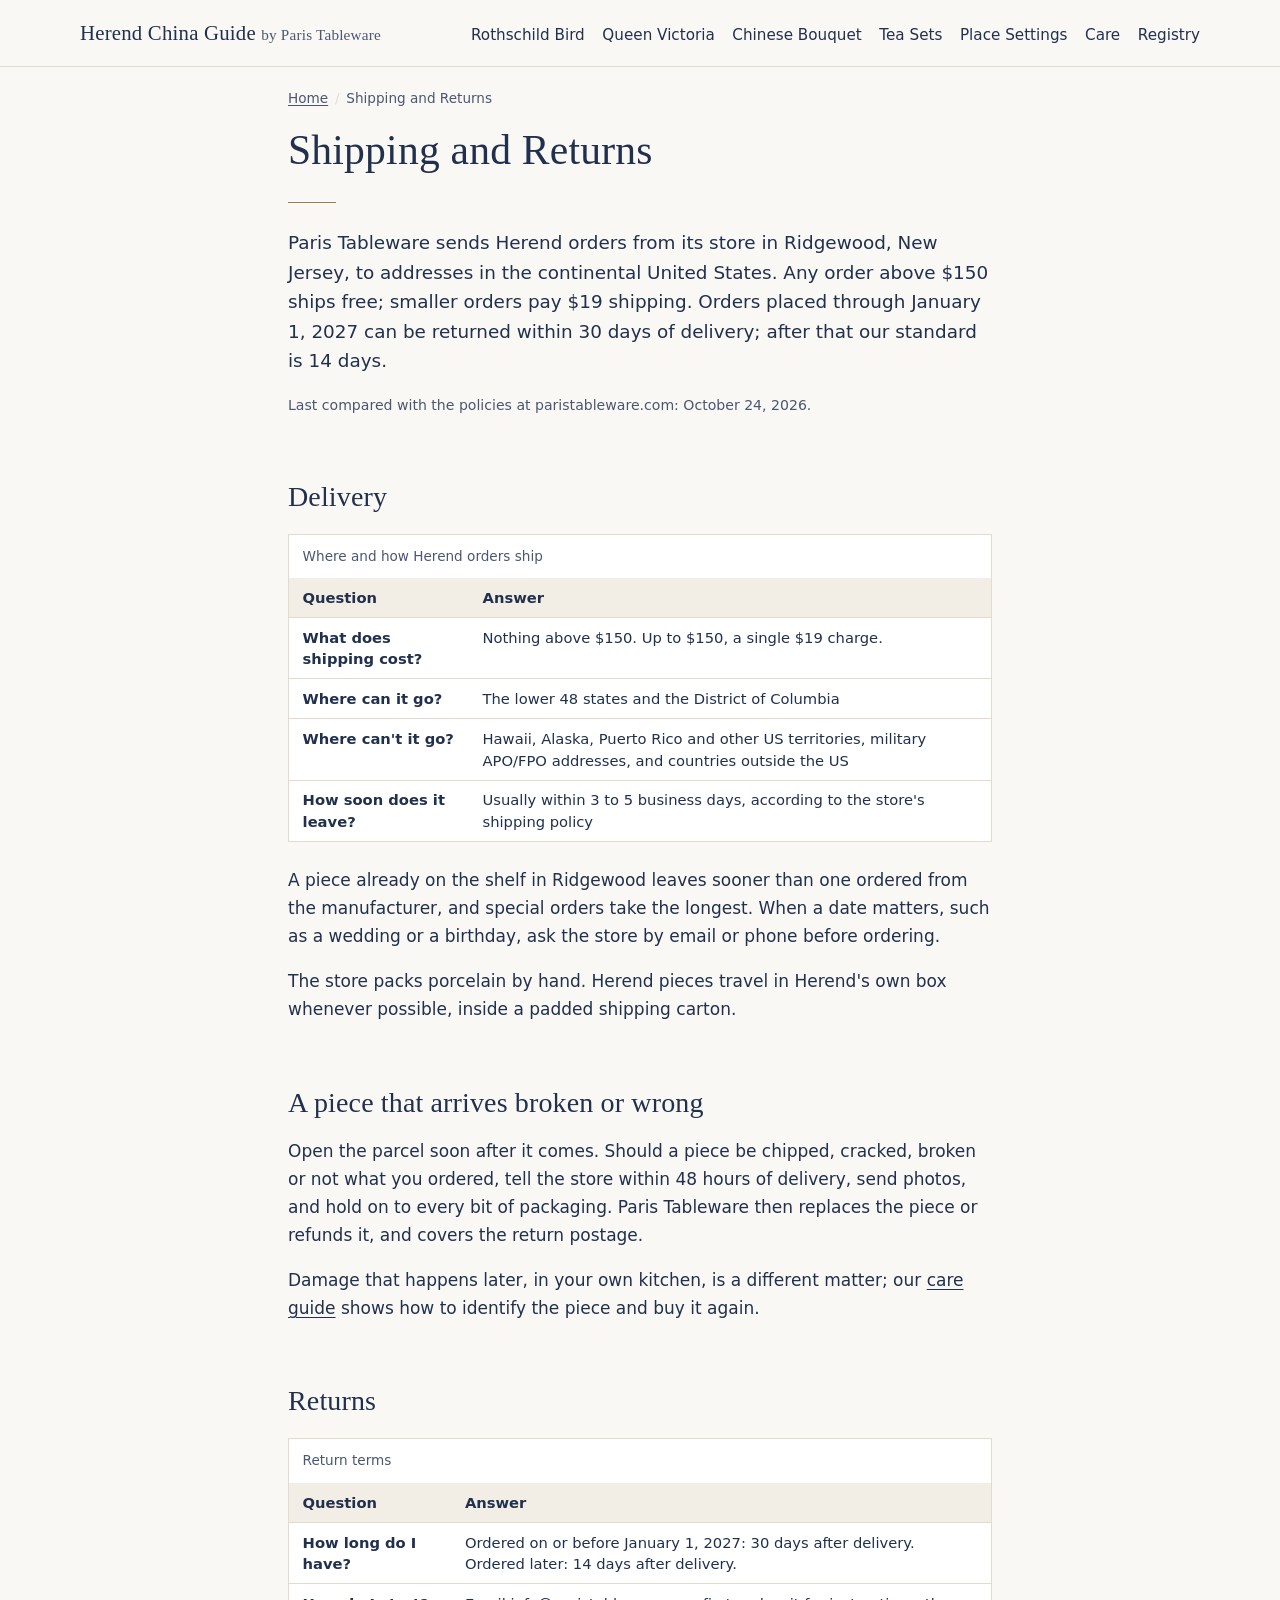
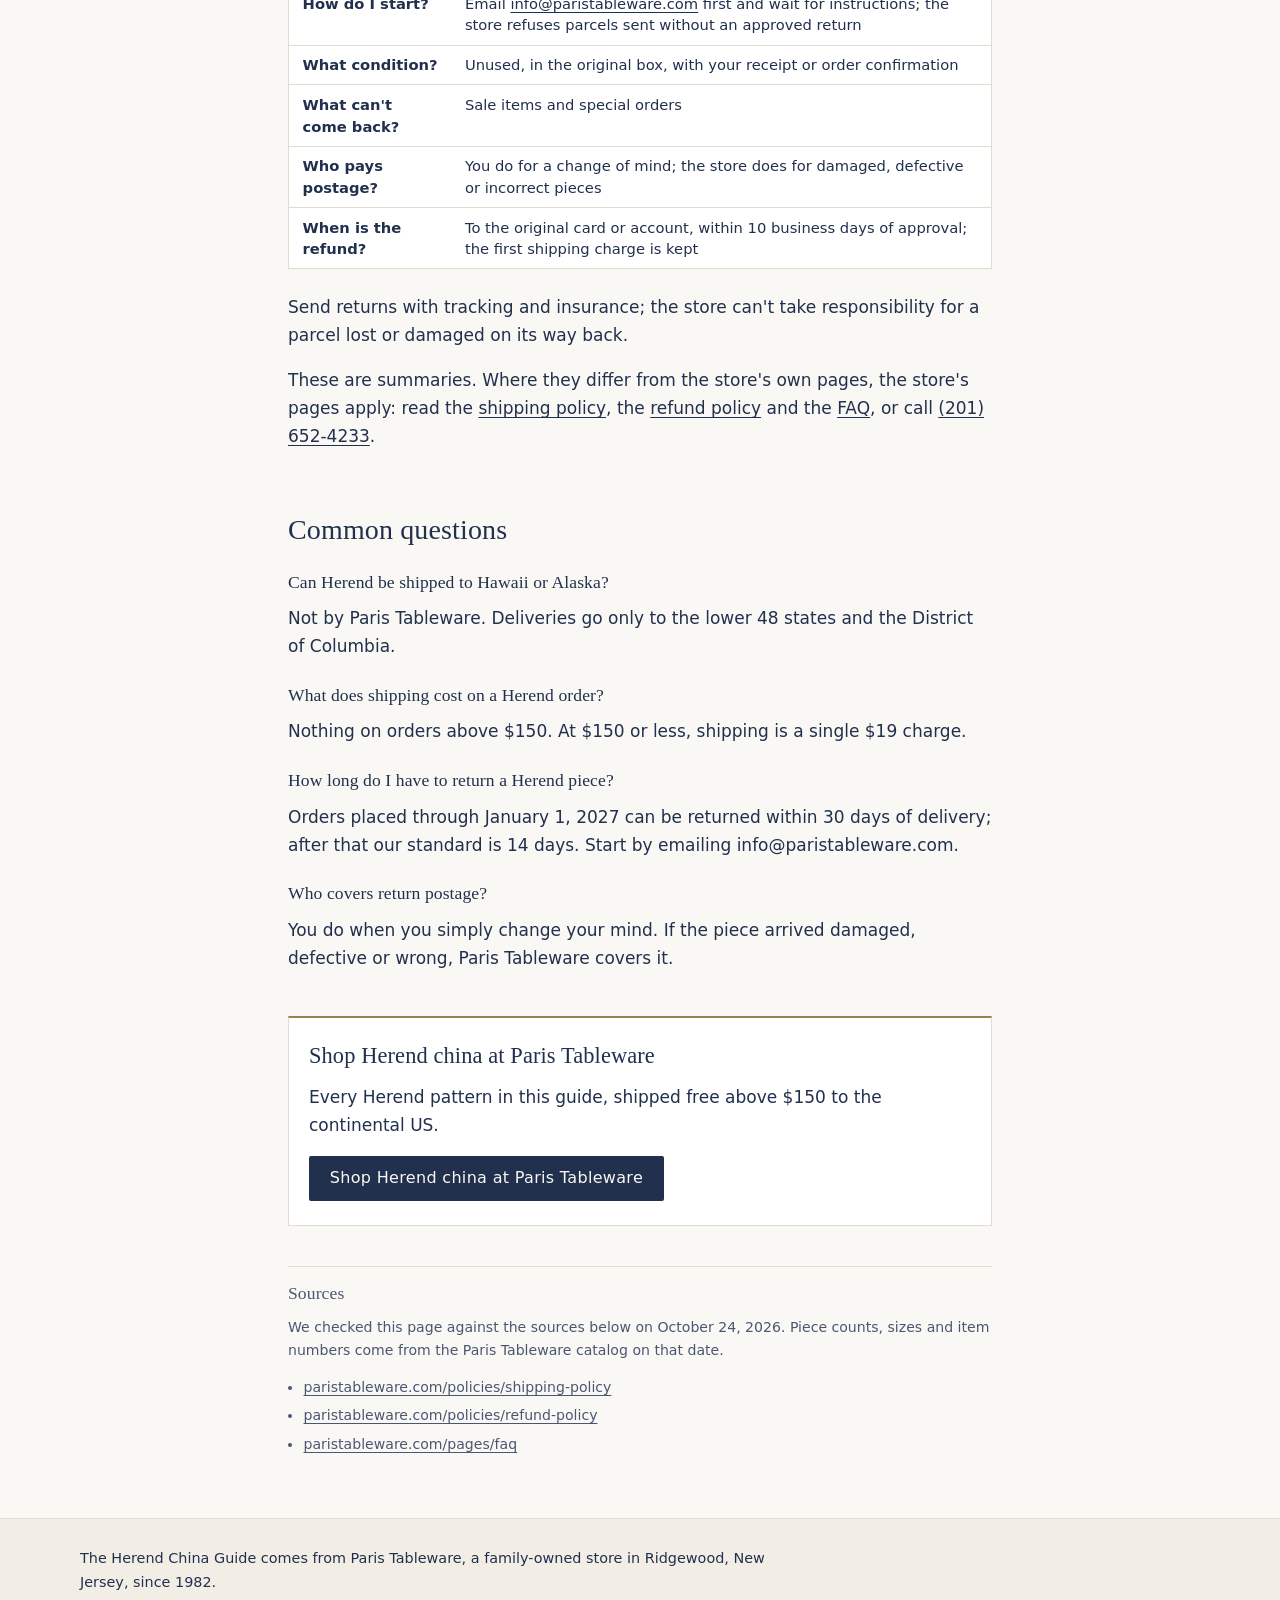
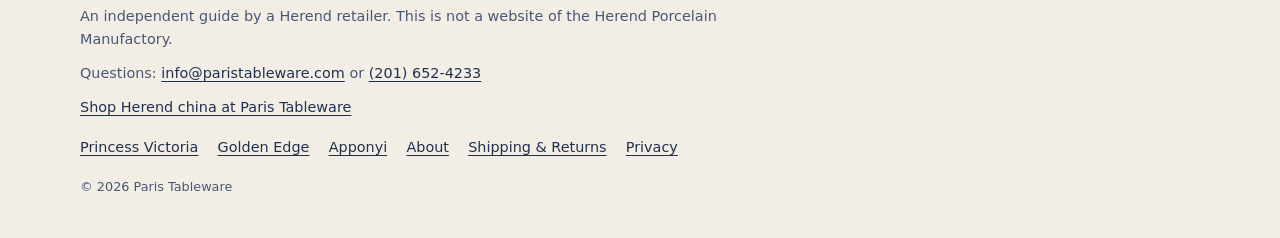
==== shipping-returns/index.html @ e28d6a90 "Publish herendchina.com (Paris Tableware Herend guide) Co-Authored-By: Claude Opus 5.5 <noreply@anth" ====
<!doctype html>
<html lang="en-US">
<head>
<meta charset="utf-8">
<meta name="viewport" content="width=device-width, initial-scale=1">
<title>Shipping and Returns for Herend China Orders</title>
<meta name="description" content="Herend orders from Paris Tableware ship free over $150 ($19 below) within the continental US. Orders placed through Jan 1, 2027 can be returned in 30 days.">
<meta name="robots" content="index, follow, max-image-preview:large">
<link rel="canonical" href="https://herendchina.com/shipping-returns/">
<link rel="icon" href="/favicon.svg" type="image/svg+xml">
<meta name="theme-color" content="#faf8f4">
<link rel="preconnect" href="https://cdn.shopify.com">
<link rel="stylesheet" href="/assets/site.css">
<meta property="og:type" content="website">
<meta property="og:site_name" content="Herend China Guide by Paris Tableware">
<meta property="og:locale" content="en_US">
<meta property="og:title" content="Shipping and Returns for Herend China Orders">
<meta property="og:description" content="Herend orders from Paris Tableware ship free over $150 ($19 below) within the continental US. Orders placed through Jan 1, 2027 can be returned in 30 days.">
<meta property="og:url" content="https://herendchina.com/shipping-returns/">
<meta property="og:image" content="https://cdn.shopify.com/s/files/1/0678/7861/7403/files/herend-rothschild-bird-salad-plate-porcelain-salad-plate-motif-1-front.jpg?v=1785965577&amp;width=800">
<meta property="og:image:width" content="800">
<meta property="og:image:height" content="800">
<meta property="og:image:alt" content="Herend Rothschild Bird Salad Plate in Motif 1: two small birds on a leafy branch with butterflies on a white plate edged in gold">
<meta name="twitter:card" content="summary_large_image">
<meta name="twitter:title" content="Shipping and Returns for Herend China Orders">
<meta name="twitter:description" content="Herend orders from Paris Tableware ship free over $150 ($19 below) within the continental US. Orders placed through Jan 1, 2027 can be returned in 30 days.">
<meta name="twitter:image" content="https://cdn.shopify.com/s/files/1/0678/7861/7403/files/herend-rothschild-bird-salad-plate-porcelain-salad-plate-motif-1-front.jpg?v=1785965577&amp;width=800">
<script type="application/ld+json">
{
 "@context": "https://schema.org",
 "@graph": [
  {
   "@type": "Organization",
   "@id": "https://paristableware.com/#org",
   "name": "Paris Tableware",
   "url": "https://paristableware.com",
   "email": "info@paristableware.com",
   "telephone": "+1-201-652-4233",
   "foundingDate": "1982",
   "logo": "https://paristableware.com/cdn/shop/files/Paris_Tableware_Logo_squared.jpg?v=1773702365",
   "address": {
    "@type": "PostalAddress",
    "addressLocality": "Ridgewood",
    "addressRegion": "NJ",
    "addressCountry": "US"
   },
   "sameAs": [
    "https://facebook.com/paristableware",
    "https://www.instagram.com/paristableware/",
    "https://www.tiktok.com/@paristableware",
    "https://www.pinterest.com/ParisTableware/",
    "https://twitter.com/ParisTableware"
   ]
  },
  {
   "@type": "WebSite",
   "@id": "https://herendchina.com/#website",
   "url": "https://herendchina.com/",
   "name": "Herend China Guide by Paris Tableware",
   "inLanguage": "en-US",
   "publisher": {
    "@id": "https://paristableware.com/#org"
   }
  },
  {
   "@type": "WebPage",
   "@id": "https://herendchina.com/shipping-returns/#webpage",
   "url": "https://herendchina.com/shipping-returns/",
   "name": "Shipping and Returns for Herend China Orders",
   "description": "Herend orders from Paris Tableware ship free over $150 ($19 below) within the continental US. Orders placed through Jan 1, 2027 can be returned in 30 days.",
   "inLanguage": "en-US",
   "isPartOf": {
    "@id": "https://herendchina.com/#website"
   },
   "breadcrumb": {
    "@id": "https://herendchina.com/shipping-returns/#breadcrumb"
   },
   "datePublished": "2026-10-24",
   "dateModified": "2026-10-24"
  },
  {
   "@type": "BreadcrumbList",
   "@id": "https://herendchina.com/shipping-returns/#breadcrumb",
   "itemListElement": [
    {
     "@type": "ListItem",
     "position": 1,
     "name": "Home",
     "item": "https://herendchina.com/"
    },
    {
     "@type": "ListItem",
     "position": 2,
     "name": "Shipping and Returns",
     "item": "https://herendchina.com/shipping-returns/"
    }
   ]
  },
  {
   "@type": "FAQPage",
   "@id": "https://herendchina.com/shipping-returns/#faq",
   "isPartOf": {
    "@id": "https://herendchina.com/shipping-returns/#webpage"
   },
   "mainEntity": [
    {
     "@type": "Question",
     "name": "Can Herend be shipped to Hawaii or Alaska?",
     "acceptedAnswer": {
      "@type": "Answer",
      "text": "Not by Paris Tableware. Deliveries go only to the lower 48 states and the District of Columbia."
     }
    },
    {
     "@type": "Question",
     "name": "What does shipping cost on a Herend order?",
     "acceptedAnswer": {
      "@type": "Answer",
      "text": "Nothing on orders above $150. At $150 or less, shipping is a single $19 charge."
     }
    },
    {
     "@type": "Question",
     "name": "How long do I have to return a Herend piece?",
     "acceptedAnswer": {
      "@type": "Answer",
      "text": "Orders placed through January 1, 2027 can be returned within 30 days of delivery; after that our standard is 14 days. Start by emailing info@paristableware.com."
     }
    },
    {
     "@type": "Question",
     "name": "Who covers return postage?",
     "acceptedAnswer": {
      "@type": "Answer",
      "text": "You do when you simply change your mind. If the piece arrived damaged, defective or wrong, Paris Tableware covers it."
     }
    }
   ]
  }
 ]
}
</script>
<script src="/assets/analytics.js" defer></script>
</head>
<body>
<a class="skip-link" href="#main">Skip to content</a>
<header class="site-header">
<div class="wrap">
<a class="site-name" href="/">Herend China Guide <span>by Paris Tableware</span></a>
<nav class="site-nav" aria-label="Main">
<ul>
<li><a href="/rothschild-bird/">Rothschild Bird</a></li>
<li><a href="/queen-victoria/">Queen Victoria</a></li>
<li><a href="/chinese-bouquet/">Chinese Bouquet</a></li>
<li><a href="/tea-sets/">Tea Sets</a></li>
<li><a href="/place-settings/">Place Settings</a></li>
<li><a href="/care/">Care</a></li>
<li><a href="/wedding-registry/">Registry</a></li>
</ul>
</nav>
</div>
</header>
<main id="main">
<div class="page">
<nav class="breadcrumb" aria-label="Breadcrumb">
<ol>
<li><a href="/">Home</a></li>
<li aria-current="page">Shipping and Returns</li>
</ol>
</nav>
<h1>Shipping and Returns</h1>
<p class="answer">Paris Tableware sends Herend orders from its store in Ridgewood, New Jersey, to addresses in the continental United States. Any order above $150 ships free; smaller orders pay $19 shipping. Orders placed through January 1, 2027 can be returned within 30 days of delivery; after that our standard is 14 days.</p>
<p class="updated">Last compared with the policies at paristableware.com: <time datetime="2026-10-24">October 24, 2026</time>.</p>

<section>
<h2>Delivery</h2>
<div class="table-wrap" tabindex="0"><table>
<caption>Where and how Herend orders ship</caption>
<thead><tr><th scope="col">Question</th><th scope="col">Answer</th></tr></thead>
<tbody>
<tr><th scope="row">What does shipping cost?</th><td>Nothing above $150. Up to $150, a single $19 charge.</td></tr>
<tr><th scope="row">Where can it go?</th><td>The lower 48 states and the District of Columbia</td></tr>
<tr><th scope="row">Where can't it go?</th><td>Hawaii, Alaska, Puerto Rico and other US territories, military APO/FPO addresses, and countries outside the US</td></tr>
<tr><th scope="row">How soon does it leave?</th><td>Usually within 3 to 5 business days, according to the store's shipping policy</td></tr>
</tbody>
</table></div>
<p>A piece already on the shelf in Ridgewood leaves sooner than one ordered from the manufacturer, and special orders take the longest. When a date matters, such as a wedding or a birthday, ask the store by email or phone before ordering.</p>
<p>The store packs porcelain by hand. Herend pieces travel in Herend's own box whenever possible, inside a padded shipping carton.</p>
</section>

<section>
<h2>A piece that arrives broken or wrong</h2>
<p>Open the parcel soon after it comes. Should a piece be chipped, cracked, broken or not what you ordered, tell the store within 48 hours of delivery, send photos, and hold on to every bit of packaging. Paris Tableware then replaces the piece or refunds it, and covers the return postage.</p>
<p>Damage that happens later, in your own kitchen, is a different matter; our <a href="/care/">care guide</a> shows how to identify the piece and buy it again.</p>
</section>

<section>
<h2>Returns</h2>
<div class="table-wrap" tabindex="0"><table>
<caption>Return terms</caption>
<thead><tr><th scope="col">Question</th><th scope="col">Answer</th></tr></thead>
<tbody>
<tr><th scope="row">How long do I have?</th><td>Ordered on or before January 1, 2027: 30 days after delivery. Ordered later: 14 days after delivery.</td></tr>
<tr><th scope="row">How do I start?</th><td>Email <a href="mailto:info@paristableware.com">info@paristableware.com</a> first and wait for instructions; the store refuses parcels sent without an approved return</td></tr>
<tr><th scope="row">What condition?</th><td>Unused, in the original box, with your receipt or order confirmation</td></tr>
<tr><th scope="row">What can't come back?</th><td>Sale items and special orders</td></tr>
<tr><th scope="row">Who pays postage?</th><td>You do for a change of mind; the store does for damaged, defective or incorrect pieces</td></tr>
<tr><th scope="row">When is the refund?</th><td>To the original card or account, within 10 business days of approval; the first shipping charge is kept</td></tr>
</tbody>
</table></div>
<p>Send returns with tracking and insurance; the store can't take responsibility for a parcel lost or damaged on its way back.</p>
<p>These are summaries. Where they differ from the store's own pages, the store's pages apply: read the <a href="https://paristableware.com/policies/shipping-policy?utm_source=herendchina.com&amp;utm_medium=referral&amp;utm_campaign=shipping-returns" data-link-type="in_context">shipping policy</a>, the <a href="https://paristableware.com/policies/refund-policy?utm_source=herendchina.com&amp;utm_medium=referral&amp;utm_campaign=shipping-returns" data-link-type="in_context">refund policy</a> and the <a href="https://paristableware.com/pages/faq?utm_source=herendchina.com&amp;utm_medium=referral&amp;utm_campaign=shipping-returns" data-link-type="in_context">FAQ</a>, or call <a href="tel:+12016524233">(201) 652-4233</a>.</p>
</section>

<section class="faq" aria-labelledby="faq-heading">
<h2 id="faq-heading">Common questions</h2>
<h3>Can Herend be shipped to Hawaii or Alaska?</h3>
<p>Not by Paris Tableware. Deliveries go only to the lower 48 states and the District of Columbia.</p>
<h3>What does shipping cost on a Herend order?</h3>
<p>Nothing on orders above $150. At $150 or less, shipping is a single $19 charge.</p>
<h3>How long do I have to return a Herend piece?</h3>
<p>Orders placed through January 1, 2027 can be returned within 30 days of delivery; after that our standard is 14 days. Start by emailing info@paristableware.com.</p>
<h3>Who covers return postage?</h3>
<p>You do when you simply change your mind. If the piece arrived damaged, defective or wrong, Paris Tableware covers it.</p>
</section>
<aside class="shop-cta" aria-labelledby="shop-cta-heading"><h2 id="shop-cta-heading">Shop Herend china at Paris Tableware</h2><p>Every Herend pattern in this guide, shipped free above $150 to the continental US.</p><p><a class="button" href="https://paristableware.com/collections/herend-dinnerware?utm_source=herendchina.com&amp;utm_medium=referral&amp;utm_campaign=shipping-returns" data-link-type="cta">Shop Herend china at Paris Tableware</a></p></aside>
<section class="sources" aria-labelledby="sources-heading">
<h2 id="sources-heading">Sources</h2>
<p>We checked this page against the sources below on October 24, 2026. Piece counts, sizes and item numbers come from the Paris Tableware catalog on that date.</p>
<ul>
<li><a href="https://paristableware.com/policies/shipping-policy?utm_source=herendchina.com&amp;utm_medium=referral&amp;utm_campaign=shipping-returns" data-link-type="source">paristableware.com/policies/shipping-policy</a></li>
<li><a href="https://paristableware.com/policies/refund-policy?utm_source=herendchina.com&amp;utm_medium=referral&amp;utm_campaign=shipping-returns" data-link-type="source">paristableware.com/policies/refund-policy</a></li>
<li><a href="https://paristableware.com/pages/faq?utm_source=herendchina.com&amp;utm_medium=referral&amp;utm_campaign=shipping-returns" data-link-type="source">paristableware.com/pages/faq</a></li>
</ul>
</section>
</div>
</main>
<footer class="site-footer">
<div class="wrap">
<p class="footer-owner">The Herend China Guide comes from Paris Tableware, a family-owned store in Ridgewood, New Jersey, since 1982.</p>
<p>An independent guide by a Herend retailer. This is not a website of the Herend Porcelain Manufactory.</p>
<p>Questions: <a href="mailto:info@paristableware.com">info@paristableware.com</a> or <a href="tel:+12016524233">(201) 652-4233</a></p>
<p><a href="https://paristableware.com/collections/herend-dinnerware?utm_source=herendchina.com&amp;utm_medium=referral&amp;utm_campaign=shipping-returns" data-link-type="footer">Shop Herend china at Paris Tableware</a></p>
<nav class="footer-nav" aria-label="Footer">
<ul>
<li><a href="/princess-victoria/">Princess Victoria</a></li>
<li><a href="/golden-edge/">Golden Edge</a></li>
<li><a href="/apponyi/">Apponyi</a></li>
<li><a href="/about/">About</a></li>
<li><a href="/shipping-returns/">Shipping &amp; Returns</a></li>
<li><a href="/privacy/">Privacy</a></li>
</ul>
</nav>
<p class="copyright">&copy; 2026 Paris Tableware</p>
</div>
</footer>
</body>
</html>
---- assets/site.css ----
/* Herend China Guide by Paris Tableware (herendchina.com) - one stylesheet for every page.
   Calm, quiet layout: navy text on warm off-white, serif headings, mobile first. */

:root {
  --ink: #21304D;          /* navy text */
  --ink-soft: #4a5672;     /* secondary text */
  --paper: #faf8f4;        /* warm off-white background */
  --paper-deep: #f2eee6;   /* panels, table headers */
  --line: #e2dccf;         /* hairlines */
  --gold: #9c7f4e;         /* thin decorative rules only */
  --gutter: 16px;
  --measure: 44rem;        /* comfortable reading width */
  --serif: "Iowan Old Style", "Palatino Linotype", Palatino, "Book Antiqua", Georgia, "Times New Roman", serif;
  --sans: system-ui, -apple-system, "Segoe UI", Roboto, "Helvetica Neue", Arial, sans-serif;
  color-scheme: light;
}

*, *::before, *::after { box-sizing: border-box; }

html { -webkit-text-size-adjust: 100%; text-size-adjust: 100%; }

body {
  margin: 0;
  background: var(--paper);
  color: var(--ink);
  font-family: var(--sans);
  font-size: 1.0625rem;
  line-height: 1.65;
  overflow-wrap: break-word;
}

img { max-width: 100%; height: auto; display: block; }

a { color: var(--ink); text-decoration-thickness: 1px; text-underline-offset: 0.18em; }
a:hover { text-decoration-thickness: 2px; }
a:focus-visible, .table-wrap:focus-visible { outline: 2px solid var(--gold); outline-offset: 3px; border-radius: 2px; }

h1, h2, h3 { font-family: var(--serif); font-weight: 500; line-height: 1.25; letter-spacing: 0.005em; margin: 0 0 0.6em; }
h1 { font-size: clamp(1.9rem, 6vw, 2.6rem); margin-top: 0.2em; }
h2 { font-size: clamp(1.4rem, 4.2vw, 1.75rem); margin-top: 2.2em; }
h3 { font-size: 1.2rem; margin-top: 1.6em; }
p, ul, ol { margin: 0 0 1em; }
ul, ol { padding-left: 1.3em; }
li { margin-bottom: 0.35em; }
strong { font-weight: 600; }
code { font-family: ui-monospace, SFMono-Regular, Menlo, Consolas, monospace; font-size: 0.88em; background: var(--paper-deep); padding: 0.05em 0.3em; border-radius: 3px; overflow-wrap: anywhere; }

.wrap { width: 100%; max-width: 72rem; margin: 0 auto; padding: 0 var(--gutter); }

/* Skip link */
.skip-link { position: absolute; left: -999px; top: 0; background: var(--ink); color: var(--paper); padding: 0.5em 1em; z-index: 10; }
.skip-link:focus { left: var(--gutter); top: var(--gutter); }

/* Header */
.site-header { border-bottom: 1px solid var(--line); background: var(--paper); }
.site-header .wrap { display: flex; flex-direction: column; gap: 0.5rem; padding-top: 1rem; padding-bottom: 0.75rem; }
.site-name { font-family: var(--serif); font-size: 1.3rem; text-decoration: none; letter-spacing: 0.01em; }
.site-name span { color: var(--ink-soft); font-size: 0.95rem; }
.site-nav ul { list-style: none; margin: 0; padding: 0; display: flex; flex-wrap: wrap; gap: 0.15rem 1.1rem; }
.site-nav li { margin: 0; }
.site-nav a { display: inline-block; padding: 0.3rem 0; font-size: 0.95rem; text-decoration: none; border-bottom: 1px solid transparent; }
.site-nav a:hover { border-bottom-color: var(--ink); }
.site-nav a[aria-current="page"], .site-nav a.in-section { border-bottom-color: var(--gold); }

@media (min-width: 900px) {
  .site-header .wrap { flex-direction: row; align-items: baseline; justify-content: space-between; gap: 2rem; }
}

/* Main column */
main { display: block; padding: 0 var(--gutter) 3rem; }
.page { max-width: var(--measure); margin: 0 auto; }

.breadcrumb { margin: 1.25rem 0 0; font-size: 0.85rem; color: var(--ink-soft); }
.breadcrumb ol { list-style: none; margin: 0; padding: 0; display: flex; flex-wrap: wrap; }
.breadcrumb li { margin: 0; }
.breadcrumb li + li::before { content: "/"; margin: 0 0.5em; color: var(--line); }
.breadcrumb a { color: var(--ink-soft); }

.page > h1:first-child, .breadcrumb + h1 { margin-top: 1rem; }
.page > h1:first-child { margin-top: 2rem; }
.page h1::after { content: ""; display: block; width: 3rem; height: 1px; background: var(--gold); margin-top: 0.6em; }

.lede, .answer { font-size: 1.15rem; line-height: 1.6; }
.updated, .last-updated, .last-reviewed, .byline, .source { font-size: 0.88rem; color: var(--ink-soft); }

/* Figures and galleries */
figure { margin: 1.75rem 0; }
figure img { width: 100%; max-width: 30rem; background: #fff; border: 1px solid var(--line); }
figcaption { font-size: 0.88rem; color: var(--ink-soft); margin-top: 0.5rem; max-width: 30rem; }
.hero-image img { max-width: 34rem; }

.gallery { display: grid; grid-template-columns: repeat(2, minmax(0, 1fr)); gap: 1rem; margin: 1.75rem 0; }
.gallery figure { margin: 0; }
.gallery figure img, .gallery figcaption { max-width: none; }
@media (min-width: 700px) { .gallery { grid-template-columns: repeat(3, minmax(0, 1fr)); } }
/* A gallery of exactly 4 photos stays 2 x 2, so no photo sits alone on a second row */
@media (min-width: 700px) { .gallery:has(> figure:nth-child(4):last-child) { grid-template-columns: repeat(2, minmax(0, 1fr)); } }
/* A gallery of exactly 2 photos fills the column width instead of leaving an empty third slot */
@media (min-width: 700px) { .gallery:has(> figure:nth-child(2):last-child) { grid-template-columns: repeat(2, minmax(0, 1fr)); } }

/* Start-here cards on the home page */
.cards { list-style: none; padding: 0; margin: 1.25rem 0; display: grid; grid-template-columns: 1fr; gap: 0.9rem; }
.cards li { margin: 0; background: #fff; border: 1px solid var(--line); padding: 1rem 1.1rem; }
.cards h3 { margin: 0 0 0.35rem; font-size: 1.15rem; }
.cards p { margin: 0; font-size: 0.95rem; color: var(--ink-soft); }
@media (min-width: 640px) { .cards { grid-template-columns: repeat(2, minmax(0, 1fr)); } }

/* Tables scroll inside their own box on small screens, never the page */
.table-wrap { max-width: 100%; overflow-x: auto; -webkit-overflow-scrolling: touch; margin: 1.25rem 0 1.5rem; border: 1px solid var(--line); background: #fff; }
table { border-collapse: collapse; width: 100%; font-size: 0.92rem; line-height: 1.45; }
.table-wrap table { min-width: 32rem; }
/* 2- and 3-column tables fit a phone screen; only 4+ columns scroll sideways */
.table-wrap table:not(:has(tr > :nth-child(4))) { min-width: 0; }
caption { caption-side: top; text-align: left; padding: 0.75rem 0.85rem; font-size: 0.85rem; color: var(--ink-soft); }
th, td { text-align: left; vertical-align: top; padding: 0.55rem 0.85rem; border-top: 1px solid var(--line); }
thead th, thead td { background: var(--paper-deep); font-weight: 600; border-top: 0; }
tbody th { font-weight: 600; }

/* The one "Shop at Paris Tableware" block per page */
.shop-cta { margin: 2.75rem 0 2rem; padding: 1.5rem 1.25rem; background: #fff; border: 1px solid var(--line); border-top: 2px solid var(--gold); }
.shop-cta h2 { margin-top: 0; font-size: 1.4rem; }
.shop-cta p:last-child { margin-bottom: 0; }
.shop-cta .button, .shop-cta-button, .shop-cta__button, .cta-button {
  display: inline-block; background: var(--ink); color: var(--paper); text-decoration: none;
  padding: 0.75rem 1.3rem; font-size: 1rem; letter-spacing: 0.02em; border-radius: 2px; line-height: 1.3;
}
.shop-cta .button:hover, .shop-cta-button:hover, .shop-cta__button:hover, .cta-button:hover { background: #2c3e63; }

/* FAQ and sources */
.faq h3 { font-size: 1.1rem; margin-top: 1.4em; }
.sources { margin-top: 2.5rem; padding-top: 1rem; border-top: 1px solid var(--line); font-size: 0.88rem; color: var(--ink-soft); }
.sources h2 { font-size: 1.1rem; margin-top: 0; }
.sources ul { padding-left: 1.1em; }
.sources a { color: var(--ink-soft); overflow-wrap: anywhere; }

/* Footer */
.site-footer { border-top: 1px solid var(--line); background: var(--paper-deep); font-size: 0.9rem; color: var(--ink-soft); }
.site-footer .wrap { padding-top: 1.75rem; padding-bottom: 2rem; }
.site-footer p { margin: 0 0 0.7em; max-width: var(--measure); }
.site-footer .footer-owner { color: var(--ink); }
.site-footer a { color: var(--ink); }
.footer-nav ul { list-style: none; margin: 1rem 0; padding: 0; display: flex; flex-wrap: wrap; gap: 0.3rem 1.2rem; }
.footer-nav li { margin: 0; }
.copyright { font-size: 0.8rem; }

/* Pattern cards with a photo (home page) */
.cards--photo li { display: grid; grid-template-columns: 72px minmax(0, 1fr); gap: 0.9rem; align-items: start; }
.cards--photo img { width: 72px; height: 72px; border: 1px solid var(--line); background: #fff; }
.cards--photo h3 a { text-decoration: none; }
.cards--photo h3 a:hover { text-decoration: underline; }

.note { font-size: 0.92rem; color: var(--ink-soft); border-left: 2px solid var(--gold); padding-left: 0.8rem; }

/* 404 */
.not-found ul { padding-left: 1.2em; }

@media print {
  .site-nav, .skip-link, .shop-cta .button, .shop-cta-button, .shop-cta__button, .cta-button { display: none; }
  body { background: #fff; }
}
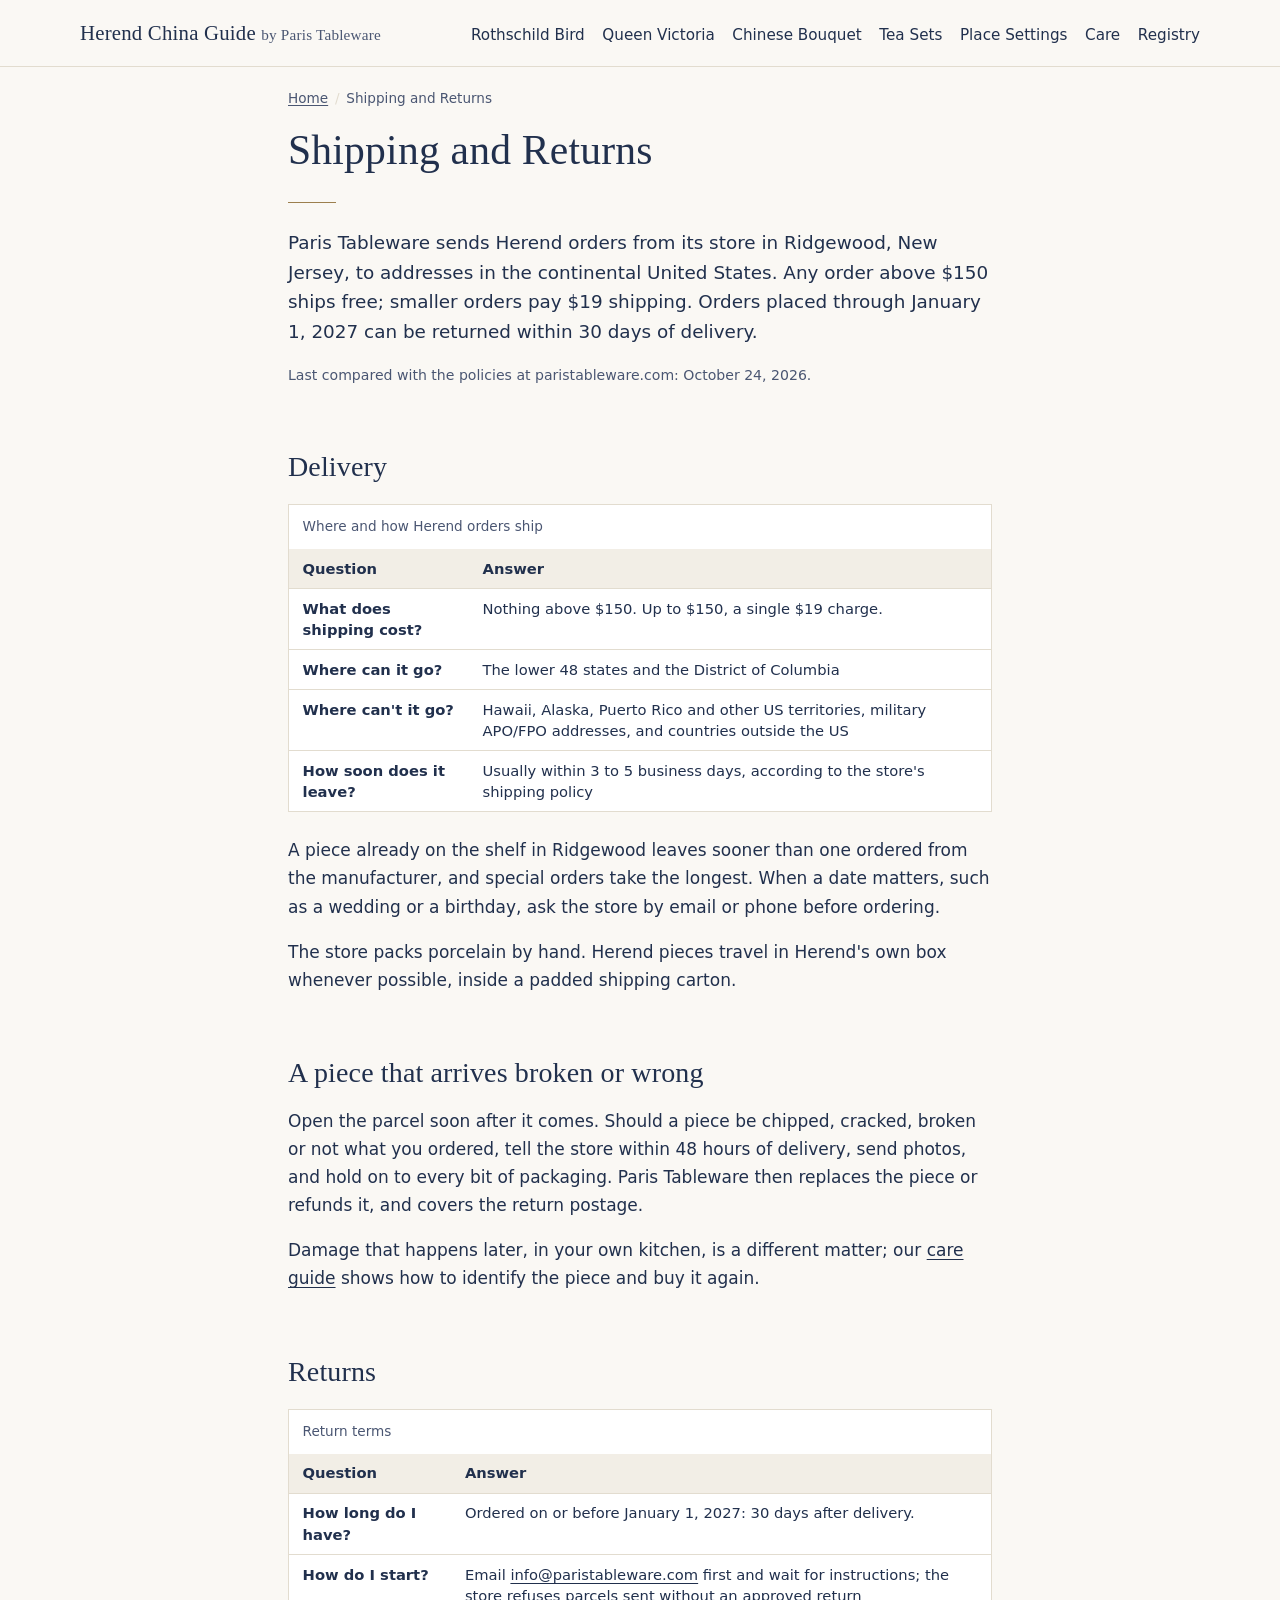
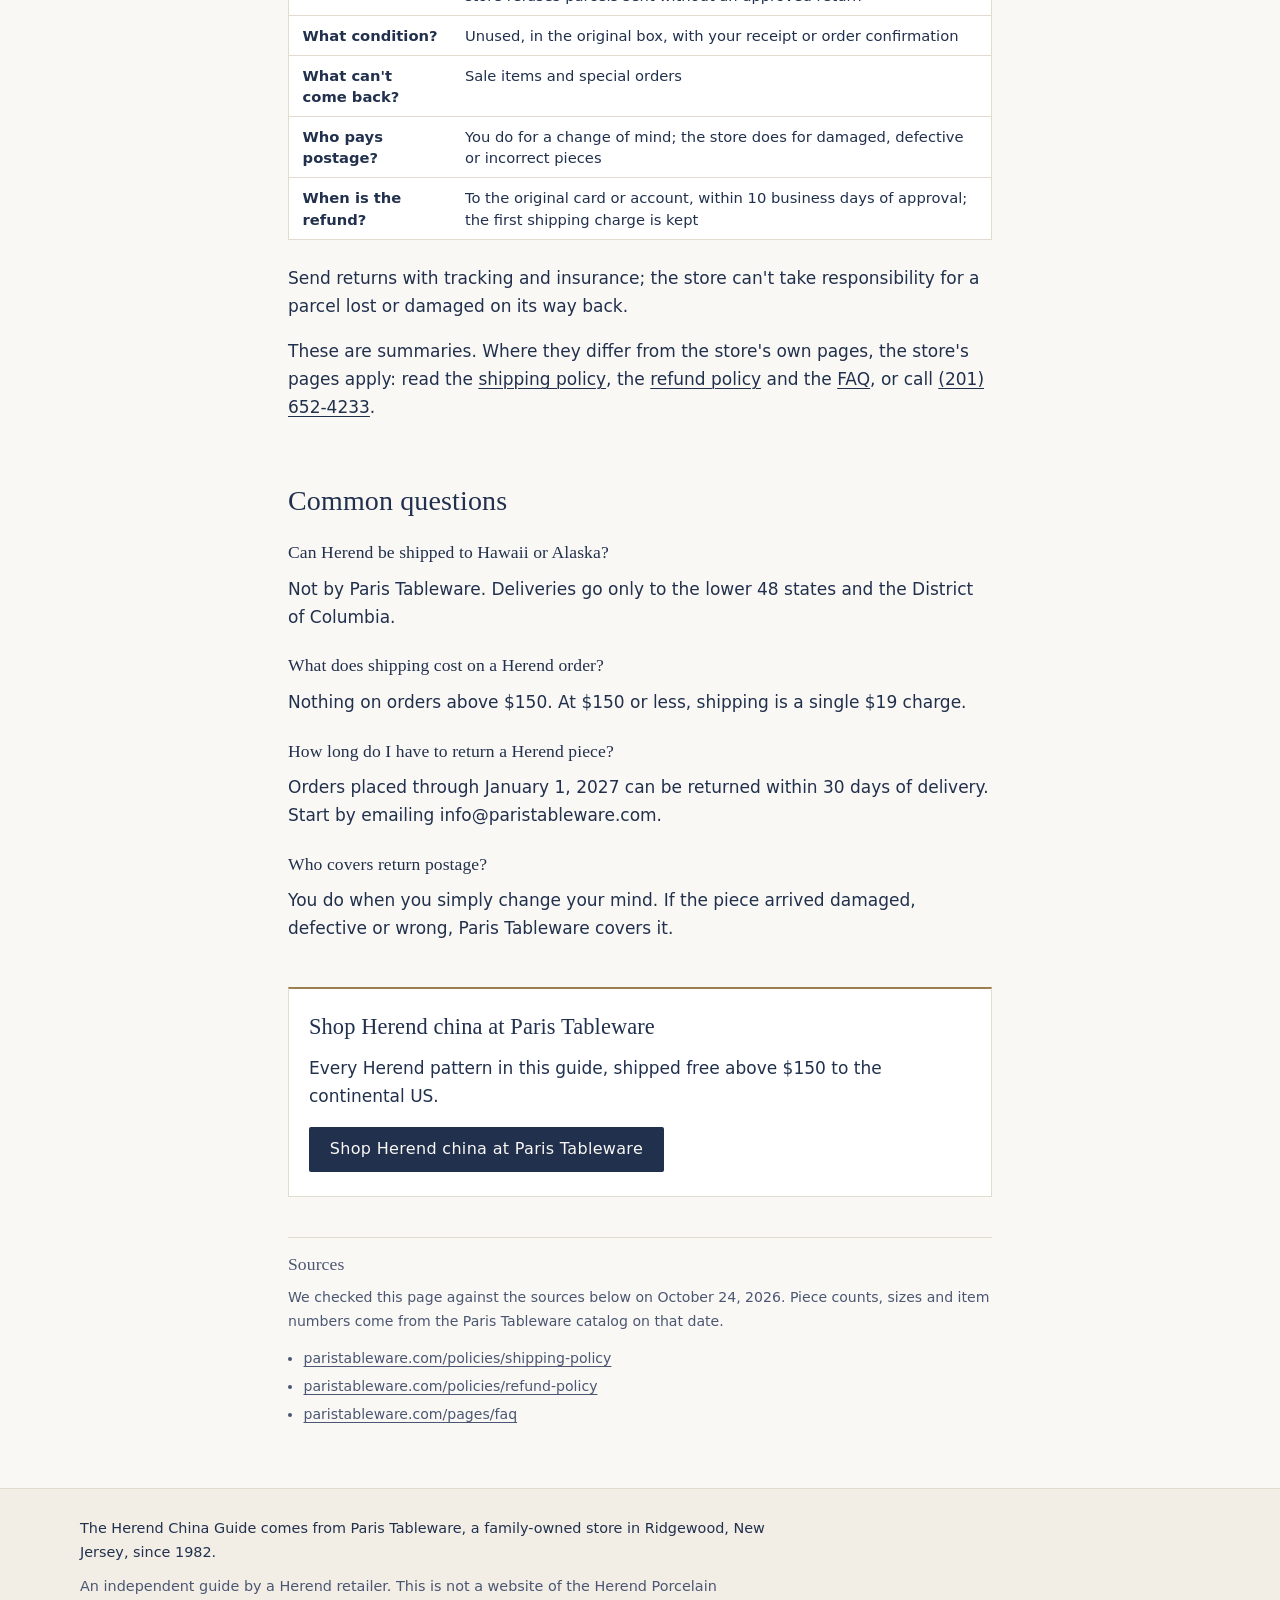
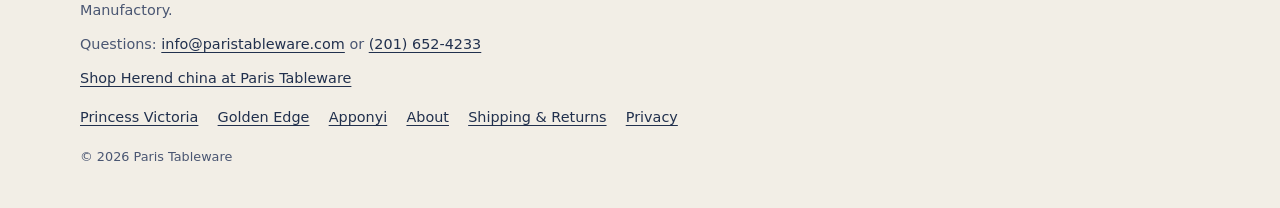
==== commit 78c1f68c: "Publish herendchina.com (Paris Tableware Herend guide) Co-Authored-By: Claude Opus 5.5 <noreply@anth" ====
--- a/shipping-returns/index.html
+++ b/shipping-returns/index.html
@@ -124,7 +124,7 @@
      "name": "How long do I have to return a Herend piece?",
      "acceptedAnswer": {
       "@type": "Answer",
-      "text": "Orders placed through January 1, 2027 can be returned within 30 days of delivery; after that our standard is 14 days. Start by emailing info@paristableware.com."
+      "text": "Orders placed through January 1, 2027 can be returned within 30 days of delivery. Start by emailing info@paristableware.com."
      }
     },
     {
@@ -169,7 +169,7 @@
 </ol>
 </nav>
 <h1>Shipping and Returns</h1>
-<p class="answer">Paris Tableware sends Herend orders from its store in Ridgewood, New Jersey, to addresses in the continental United States. Any order above $150 ships free; smaller orders pay $19 shipping. Orders placed through January 1, 2027 can be returned within 30 days of delivery; after that our standard is 14 days.</p>
+<p class="answer">Paris Tableware sends Herend orders from its store in Ridgewood, New Jersey, to addresses in the continental United States. Any order above $150 ships free; smaller orders pay $19 shipping. Orders placed through January 1, 2027 can be returned within 30 days of delivery.</p>
 <p class="updated">Last compared with the policies at paristableware.com: <time datetime="2026-10-24">October 24, 2026</time>.</p>
 
 <section>
@@ -200,7 +200,7 @@
 <caption>Return terms</caption>
 <thead><tr><th scope="col">Question</th><th scope="col">Answer</th></tr></thead>
 <tbody>
-<tr><th scope="row">How long do I have?</th><td>Ordered on or before January 1, 2027: 30 days after delivery. Ordered later: 14 days after delivery.</td></tr>
+<tr><th scope="row">How long do I have?</th><td>Ordered on or before January 1, 2027: 30 days after delivery.</td></tr>
 <tr><th scope="row">How do I start?</th><td>Email <a href="mailto:info@paristableware.com">info@paristableware.com</a> first and wait for instructions; the store refuses parcels sent without an approved return</td></tr>
 <tr><th scope="row">What condition?</th><td>Unused, in the original box, with your receipt or order confirmation</td></tr>
 <tr><th scope="row">What can't come back?</th><td>Sale items and special orders</td></tr>
@@ -219,7 +219,7 @@
 <h3>What does shipping cost on a Herend order?</h3>
 <p>Nothing on orders above $150. At $150 or less, shipping is a single $19 charge.</p>
 <h3>How long do I have to return a Herend piece?</h3>
-<p>Orders placed through January 1, 2027 can be returned within 30 days of delivery; after that our standard is 14 days. Start by emailing info@paristableware.com.</p>
+<p>Orders placed through January 1, 2027 can be returned within 30 days of delivery. Start by emailing info@paristableware.com.</p>
 <h3>Who covers return postage?</h3>
 <p>You do when you simply change your mind. If the piece arrived damaged, defective or wrong, Paris Tableware covers it.</p>
 </section>
